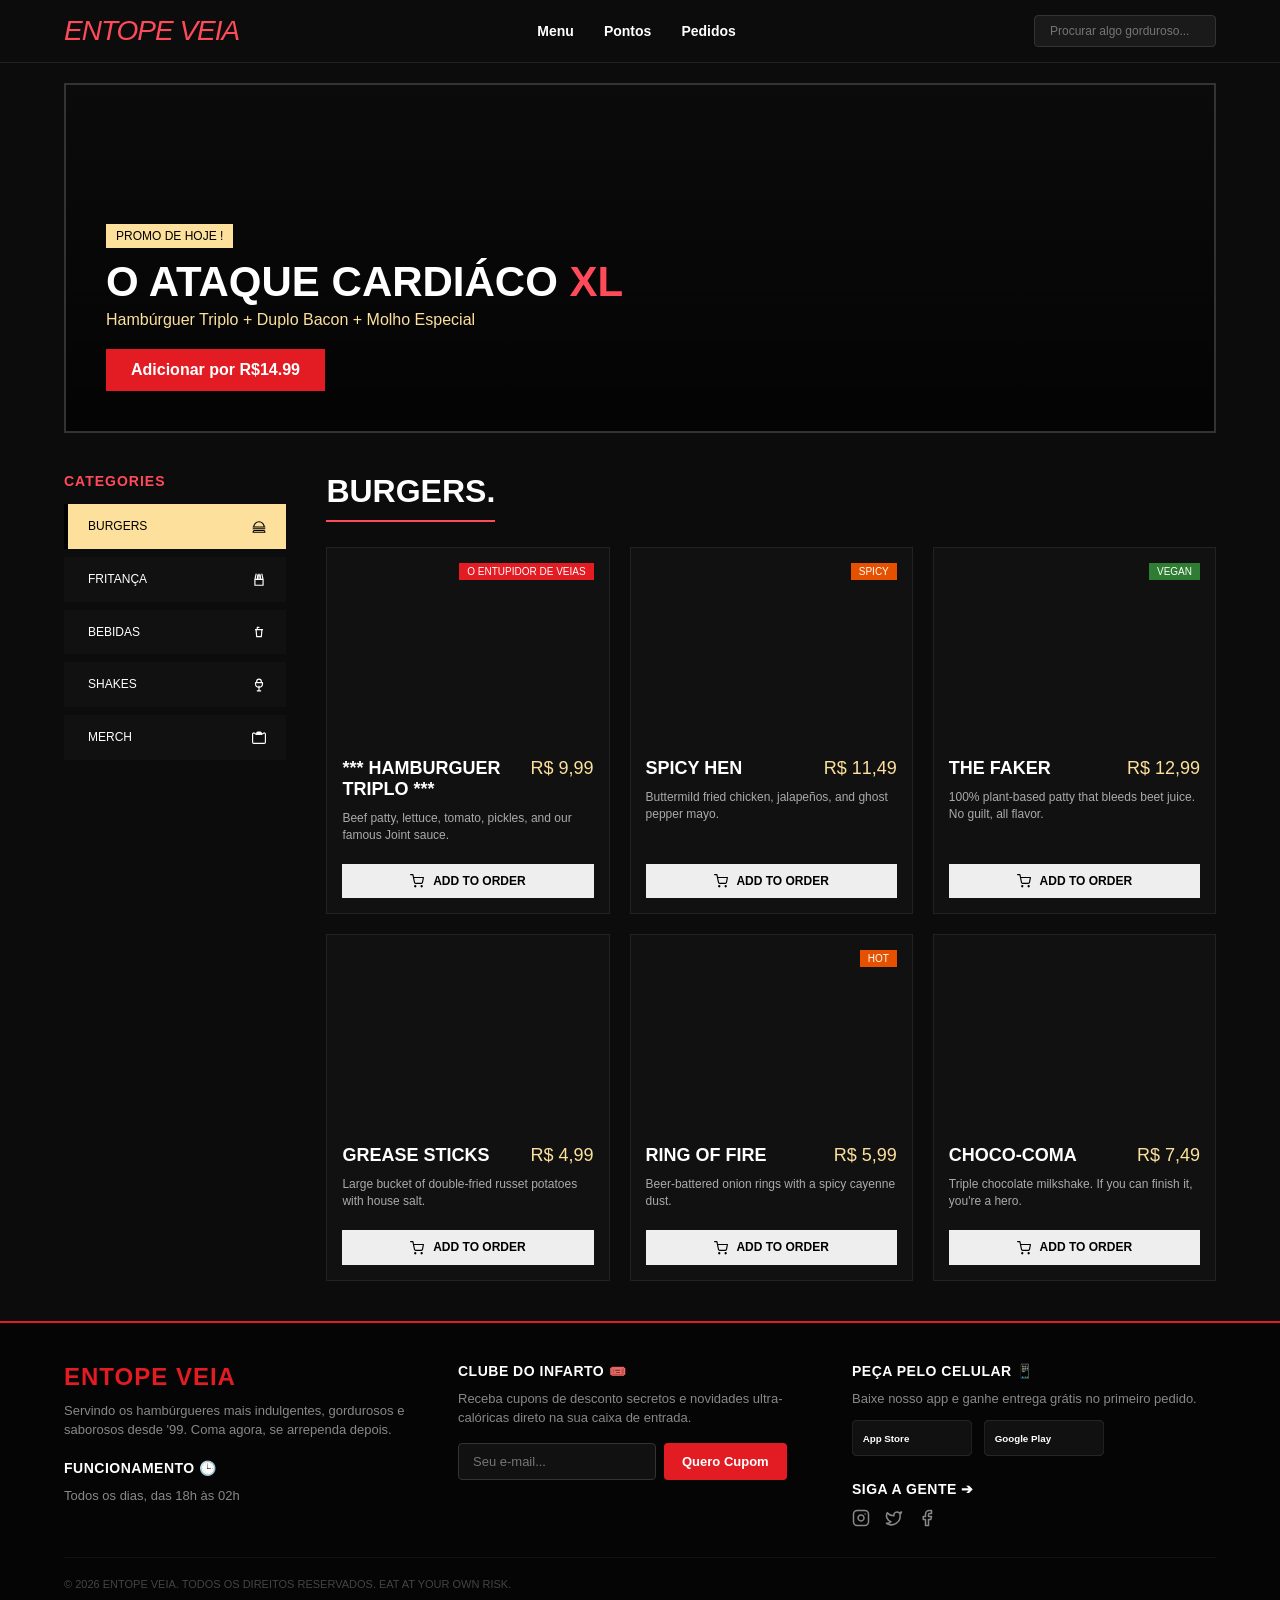
==== index.html @ 4bc7a2d8 "Feature: Personalizações Johnny" ====
<!DOCTYPE html>
<html lang="pt-BR">
<head>
    <meta charset="UTF-8">
    <meta name="viewport" content="width=device-width, initial-scale=1.0">
    <title>ENTOPE VEIA - Menu</title>
    <link rel="stylesheet" href="./css/menu.css">
</head>
<body>

    <header id="global-header"></header>

    <aside id="global-sidebar" data-active-page="menu"></aside>

    <section class="hero-banner">
        <div class="badge-steal">Promo de hoje !</div>
        <h1 class="hero-title">O Ataque Cardiáco <span>XL</span></h1>
        <p class="hero-subtitle">Hambúrguer Triplo + Duplo Bacon + Molho Especial</p>
        <button class="btn-add-hero">Adicionar por R$14.99</button>
    </section>

    <main class="main-container">
        
        <aside class="sidebar">
            <h3>Categories</h3>
            <ul>
                <li class="active">Burgers <span><svg width="14" height="14" viewBox="0 0 24 24" fill="none" stroke="currentColor" stroke-width="2" stroke-linecap="round" stroke-linejoin="round" style="vertical-align: middle;"><path d="M2 12h20M2 15h20M3 12a9 9 0 0 1 18 0M4 18h16a2 2 0 0 1 2 2v1H2v-1a2 2 0 0 1 2-2z"/></svg></span></li>
                <li>Fritança <span><svg width="14" height="14" viewBox="0 0 24 24" fill="none" stroke="currentColor" stroke-width="2" stroke-linecap="round" stroke-linejoin="round" style="vertical-align: middle;"><path d="M5 11h14v10H5zM5 11L7 2M9 11L10 3M12 11L12 2M15 11L14 3M19 11L17 2"/></svg></span></li>
                <li>Bebidas <span><svg width="14" height="14" viewBox="0 0 24 24" fill="none" stroke="currentColor" stroke-width="2" stroke-linecap="round" stroke-linejoin="round" style="vertical-align: middle;"><path d="M6 8h12M7 8l1 12h8l1-12M9 8V4M12 4h-3"/></svg></span></li>
                <li>Shakes <span><svg width="14" height="14" viewBox="0 0 24 24" fill="none" stroke="currentColor" stroke-width="2" stroke-linecap="round" stroke-linejoin="round" style="vertical-align: middle;"><path d="M12 2a4 4 0 0 0-4 4v2h8V6a4 4 0 0 0-4-4zM6 8h12v2a6 6 0 0 1-12 0V8zM12 14v8M9 22h6"/></svg></span></li>
                <li>Merch <span><svg width="14" height="14" viewBox="0 0 24 24" fill="none" stroke="currentColor" stroke-width="2" stroke-linecap="round" stroke-linejoin="round" style="vertical-align: middle;"><path d="M20.38 3.46L16 6V4a2 2 0 0 0-2-2H10a2 2 0 0 0-2 2v2L3.62 3.46A2 2 0 0 0 1 5.2v14a2 2 0 0 0 2 2h18a2 2 0 0 0 2-2V5.2a2 2 0 0 0-2.62-1.74zM10 4h4v2h-4V4z"/></svg></span></li>
            </ul>
        </aside>

        <section class="products-section">
            <h2 class="section-header">Burgers.</h2>
            
            <div class="products-grid">
                
                <div class="product-card">
                    <span class="product-tag">O Entupidor de Veias</span>
                    <div class="product-image" style="background-image: url('https://images.unsplash.com/photo-1568901346375-23c9450c58cd?auto=format&fit=crop&w=500&q=80');"></div>
                    <div class="product-info-row">
                        <h3 class="product-name">*** Hamburguer Triplo ***</h3>
                        <span class="product-price">R$ 9,99</span>
                    </div>
                    <p class="product-desc">Beef patty, lettuce, tomato, pickles, and our famous Joint sauce.</p>
                    <button class="btn-add-order"><svg width="14" height="14" viewBox="0 0 24 24" fill="none" stroke="currentColor" stroke-width="2" stroke-linecap="round" stroke-linejoin="round" style="vertical-align: middle; margin-right: 6px;"><circle cx="9" cy="21" r="1"/><circle cx="20" cy="21" r="1"/><path d="M1 1h4l2.68 13.39a2 2 0 0 0 2 1.61h9.72a2 2 0 0 0 2-1.61L23 6H6"/></svg> Add to Order</button>
                </div>

                <div class="product-card">
                    <span class="product-tag spicy">Spicy</span>
                    <div class="product-image" style="background-image: url('https://images.unsplash.com/photo-1625813506062-0aeb1d7a094b?auto=format&fit=crop&w=500&q=80');"></div>
                    <div class="product-info-row">
                        <h3 class="product-name">Spicy Hen</h3>
                        <span class="product-price">R$ 11,49</span>
                    </div>
                    <p class="product-desc">Buttermild fried chicken, jalapeños, and ghost pepper mayo.</p>
                    <button class="btn-add-order"><svg width="14" height="14" viewBox="0 0 24 24" fill="none" stroke="currentColor" stroke-width="2" stroke-linecap="round" stroke-linejoin="round" style="vertical-align: middle; margin-right: 6px;"><circle cx="9" cy="21" r="1"/><circle cx="20" cy="21" r="1"/><path d="M1 1h4l2.68 13.39a2 2 0 0 0 2 1.61h9.72a2 2 0 0 0 2-1.61L23 6H6"/></svg> Add to Order</button>
                </div>

                <div class="product-card">
                    <span class="product-tag vegan">Vegan</span>
                    <div class="product-image" style="background-image: url('https://images.unsplash.com/photo-1585238342024-78d387f4a707?auto=format&fit=crop&w=500&q=80');"></div>
                    <div class="product-info-row">
                        <h3 class="product-name">The Faker</h3>
                        <span class="product-price">R$ 12,99</span>
                    </div>
                    <p class="product-desc">100% plant-based patty that bleeds beet juice. No guilt, all flavor.</p>
                    <button class="btn-add-order"><svg width="14" height="14" viewBox="0 0 24 24" fill="none" stroke="currentColor" stroke-width="2" stroke-linecap="round" stroke-linejoin="round" style="vertical-align: middle; margin-right: 6px;"><circle cx="9" cy="21" r="1"/><circle cx="20" cy="21" r="1"/><path d="M1 1h4l2.68 13.39a2 2 0 0 0 2 1.61h9.72a2 2 0 0 0 2-1.61L23 6H6"/></svg> Add to Order</button>
                </div>

                <div class="product-card">
                    <div class="product-image" style="background-image: url('https://images.unsplash.com/photo-1573080496219-bb080dd4f877?auto=format&fit=crop&w=500&q=80');"></div>
                    <div class="product-info-row">
                        <h3 class="product-name">Grease Sticks</h3>
                        <span class="product-price">R$ 4,99</span>
                    </div>
                    <p class="product-desc">Large bucket of double-fried russet potatoes with house salt.</p>
                    <button class="btn-add-order"><svg width="14" height="14" viewBox="0 0 24 24" fill="none" stroke="currentColor" stroke-width="2" stroke-linecap="round" stroke-linejoin="round" style="vertical-align: middle; margin-right: 6px;"><circle cx="9" cy="21" r="1"/><circle cx="20" cy="21" r="1"/><path d="M1 1h4l2.68 13.39a2 2 0 0 0 2 1.61h9.72a2 2 0 0 0 2-1.61L23 6H6"/></svg> Add to Order</button>
                </div>

                <div class="product-card">
                    <span class="product-tag spicy">Hot</span>
                    <div class="product-image" style="background-image: url('https://images.unsplash.com/photo-1639024471283-2bc7b3c6a267?auto=format&fit=crop&w=500&q=80');"></div>
                    <div class="product-info-row">
                        <h3 class="product-name">Ring of Fire</h3>
                        <span class="product-price">R$ 5,99</span>
                    </div>
                    <p class="product-desc">Beer-battered onion rings with a spicy cayenne dust.</p>
                    <button class="btn-add-order"><svg width="14" height="14" viewBox="0 0 24 24" fill="none" stroke="currentColor" stroke-width="2" stroke-linecap="round" stroke-linejoin="round" style="vertical-align: middle; margin-right: 6px;"><circle cx="9" cy="21" r="1"/><circle cx="20" cy="21" r="1"/><path d="M1 1h4l2.68 13.39a2 2 0 0 0 2 1.61h9.72a2 2 0 0 0 2-1.61L23 6H6"/></svg> Add to Order</button>
                </div>

                <div class="product-card">
                    <div class="product-image" style="background-image: url('https://images.unsplash.com/photo-1572490122747-3968b75cc699?auto=format&fit=crop&w=500&q=80');"></div>
                    <div class="product-info-row">
                        <h3 class="product-name">Choco-Coma</h3>
                        <span class="product-price">R$ 7,49</span>
                    </div>
                    <p class="product-desc">Triple chocolate milkshake. If you can finish it, you're a hero.</p>
                    <button class="btn-add-order"><svg width="14" height="14" viewBox="0 0 24 24" fill="none" stroke="currentColor" stroke-width="2" stroke-linecap="round" stroke-linejoin="round" style="vertical-align: middle; margin-right: 6px;"><circle cx="9" cy="21" r="1"/><circle cx="20" cy="21" r="1"/><path d="M1 1h4l2.68 13.39a2 2 0 0 0 2 1.61h9.72a2 2 0 0 0 2-1.61L23 6H6"/></svg> Add to Order</button>
                </div>

            </div>
        </section>
    </main>

    <footer id="global-footer"></footer>
    <script src="./js/components.js"></script>
</body>
</html>
---- css/menu.css ----
/* --- Configurações Globais --- */
* {
    margin: 0;
    padding: 0;
    box-sizing: border-box;
    font-family: 'Arial Black', 'Impact', sans-serif;
}

body {
    background-color: #0c0c0c;
    color: #ffffff;
}

a {
    color: inherit;
    text-decoration: none;
}

/* --- Cabeçalho (Navbar) --- */
header {
    display: flex;
    justify-content: space-between;
    align-items: center;
    padding: 15px 5%;
    background-color: #0c0c0c;
    border-bottom: 1px solid #222;
}

.logo {
    font-size: 28px;
    font-style: italic;
    color: #ff4a5a;
    text-transform: uppercase;
    letter-spacing: -1px;
}

nav ul {
    display: flex;
    list-style: none;
    gap: 30px;
    font-family: 'Arial', sans-serif;
    font-weight: bold;
    font-size: 14px;
}

nav ul li a:hover {
    color: #fce09b;
}

.nav-right {
    display: flex;
    align-items: center;
    gap: 20px;
}

.search-bar {
    background: #1a1a1a;
    border: 1px solid #333;
    padding: 8px 15px;
    border-radius: 4px;
    color: #fff;
    font-family: 'Arial', sans-serif;
    font-size: 12px;
}

/* --- Banner Principal (Hero) --- */
.hero-banner {
    position: relative;
    margin: 20px 5%;
    height: 350px;
    background: linear-gradient(rgba(0,0,0,0.1), rgba(0,0,0,0.7)), url('https://images.unsplash.com/photo-1568901346375-23c9450c58cd?auto=format&fit=crop&w=1200&q=80') center/cover;
    border: 2px solid #333;
    display: flex;
    flex-direction: column;
    justify-content: flex-end;
    padding: 40px;
}

.badge-steal {
    background-color: #fce09b;
    color: #000;
    padding: 5px 10px;
    font-size: 12px;
    width: fit-content;
    margin-bottom: 10px;
    text-transform: uppercase;
}

.hero-title {
    font-size: 42px;
    text-transform: uppercase;
    margin-bottom: 5px;
}

.hero-title span {
    color: #ff4a5a;
}

.hero-subtitle {
    font-family: 'Arial', sans-serif;
    color: #fce09b;
    font-size: 16px;
    margin-bottom: 20px;
}

.btn-add-hero {
    background-color: #e31b23;
    color: white;
    border: none;
    padding: 12px 25px;
    font-size: 16px;
    font-weight: bold;
    cursor: pointer;
    width: fit-content;
    transition: 0.2s;
}

.btn-add-hero:hover {
    background-color: #b31218;
}

/* --- Conteúdo Principal (Grid) --- */
.main-container {
    display: flex;
    margin: 40px 5%;
    gap: 40px;
}

/* Sidebar Lateral */
.sidebar {
    width: 20%;
}

.sidebar h3 {
    color: #ff4a5a;
    font-size: 14px;
    text-transform: uppercase;
    margin-bottom: 15px;
    letter-spacing: 1px;
}

.sidebar ul {
    list-style: none;
}

.sidebar ul li {
    padding: 15px 20px;
    margin-bottom: 8px;
    background-color: #111;
    font-size: 12px;
    text-transform: uppercase;
    cursor: pointer;
    border-left: 4px solid transparent;
    display: flex;
    justify-content: space-between;
}

.sidebar ul li.active {
    background-color: #fce09b;
    color: #000;
    border-left: 4px solid #000;
}

/* Seção de Produtos */
.products-section {
    width: 80%;
}

.section-header {
    font-size: 32px;
    text-transform: uppercase;
    margin-bottom: 25px;
    border-bottom: 2px solid #ff4a5a;
    padding-bottom: 10px;
    display: inline-block;
}

.products-grid {
    display: grid;
    grid-template-columns: repeat(3, 1fr);
    gap: 20px;
}

/* Card do Produto */
.product-card {
    background-color: #111;
    border: 1px solid #222;
    padding: 15px;
    display: flex;
    flex-direction: column;
    position: relative;
}

.product-tag {
    position: absolute;
    top: 15px;
    right: 15px;
    background-color: #e31b23;
    color: white;
    font-size: 10px;
    padding: 3px 8px;
    text-transform: uppercase;
}

.product-tag.vegan { background-color: #2e7d32; }
.product-tag.spicy { background-color: #e65100; }

.product-image {
    width: 100%;
    height: 180px;
    background-size: cover;
    background-position: center;
    margin-bottom: 15px;
}

.product-info-row {
    display: flex;
    justify-content: space-between;
    align-items: flex-start;
    margin-bottom: 10px;
}

.product-name {
    font-size: 18px;
    text-transform: uppercase;
    max-width: 70%;
}

.product-price {
    color: #fce09b;
    font-size: 18px;
}

.product-desc {
    font-family: 'Arial', sans-serif;
    font-size: 12px;
    color: #aaa;
    line-height: 1.4;
    margin-bottom: 20px;
    flex-grow: 1;
}

.btn-add-order {
    background-color: #eee;
    color: #000;
    border: none;
    padding: 10px;
    font-size: 12px;
    font-weight: bold;
    text-transform: uppercase;
    cursor: pointer;
    width: 100%;
    transition: 0.2s;
}

.btn-add-order:hover {
    background-color: #ff4a5a;
    color: white;
}

/* --- Rodapé (Footer) --- */
footer {
    background-color: #050505;
    border-top: 2px solid #e31b23;
    padding: 40px 5%;
    margin-top: 6px;
}

.footer-content {
    display: flex;
    justify-content: space-between;
    align-items: flex-start;
    flex-wrap: wrap;
    gap: 30px;
    margin-bottom: 30px;
}

.footer-left, .footer-newsletter, .footer-right-col {
    flex: 1 1 250px;
}

.footer-left p, .footer-newsletter p, .footer-right-col p {
    font-family: 'Arial', sans-serif;
    font-size: 13px;
    color: #888;
    margin-top: 10px;
    line-height: 1.5;
}

.footer-hours {
    margin-top: 20px;
}

.footer-hours h4, .footer-newsletter h4, .footer-right-col h4 {
    font-size: 14px;
    color: #fff;
    text-transform: uppercase;
    margin-bottom: 10px;
    letter-spacing: 0.5px;
}

.newsletter-form {
    display: flex;
    gap: 8px;
    margin-top: 15px;
    width: 100%;
    max-width: 320px;
}

.newsletter-form input {
    background-color: #111;
    border: 1px solid #333;
    color: #fff;
    padding: 10px 14px;
    border-radius: 4px;
    font-size: 13px;
    flex-grow: 1;
    outline: none;
    transition: border-color 0.2s;
}

.newsletter-form input:focus {
    border-color: #e31b23;
}

.newsletter-form button {
    background-color: #e31b23;
    color: #fff;
    border: none;
    padding: 10px 18px;
    border-radius: 4px;
    font-size: 13px;
    font-weight: bold;
    cursor: pointer;
    white-space: nowrap;
    transition: background-color 0.2s;
}

.newsletter-form button:hover {
    background-color: #ff4a5a;
}

.app-badges-row {
    display: flex;
    gap: 12px;
    margin-top: 12px;
    flex-wrap: wrap;
}

.app-badge {
    transition: transform 0.2s;
}

.app-badge:hover {
    transform: scale(1.05);
}

.footer-socials {
    margin-top: 25px;
}

.social-icons-row {
    display: flex;
    gap: 15px;
    margin-top: 12px;
}

.social-icon {
    color: #888;
    transition: color 0.2s, transform 0.2s;
}

.social-icon:hover {
    color: #fff;
    transform: translateY(-2px);
}

@media (max-width: 768px) {
    .footer-content {
        flex-direction: column;
        align-items: center;
        text-align: center;
    }
    .newsletter-form {
        margin: 15px auto 0 auto;
    }
    .app-badges-row, .social-icons-row {
        justify-content: center;
    }
}

.copyright {
    font-family: 'Arial', sans-serif;
    font-size: 11px;
    color: #444;
    border-top: 1px solid #111;
    padding-top: 20px;
}

/* Responsividade básica */
@media (max-width: 900px) {
    .main-container { flex-direction: column; }
    .sidebar { width: 100%; }
    .products-section { width: 100%; }
    .products-grid { grid-template-columns: repeat(2, 1fr); }
}
@media (max-width: 600px) {
    .products-grid { grid-template-columns: 1fr; }
    .hero-title { font-size: 28px; }
    header { flex-direction: column; gap: 10px; }
}

/* Ocultar a barra de navegação global em desktops na página inicial */
@media (min-width: 769px) {
    #global-sidebar {
        display: none !important;
    }
}
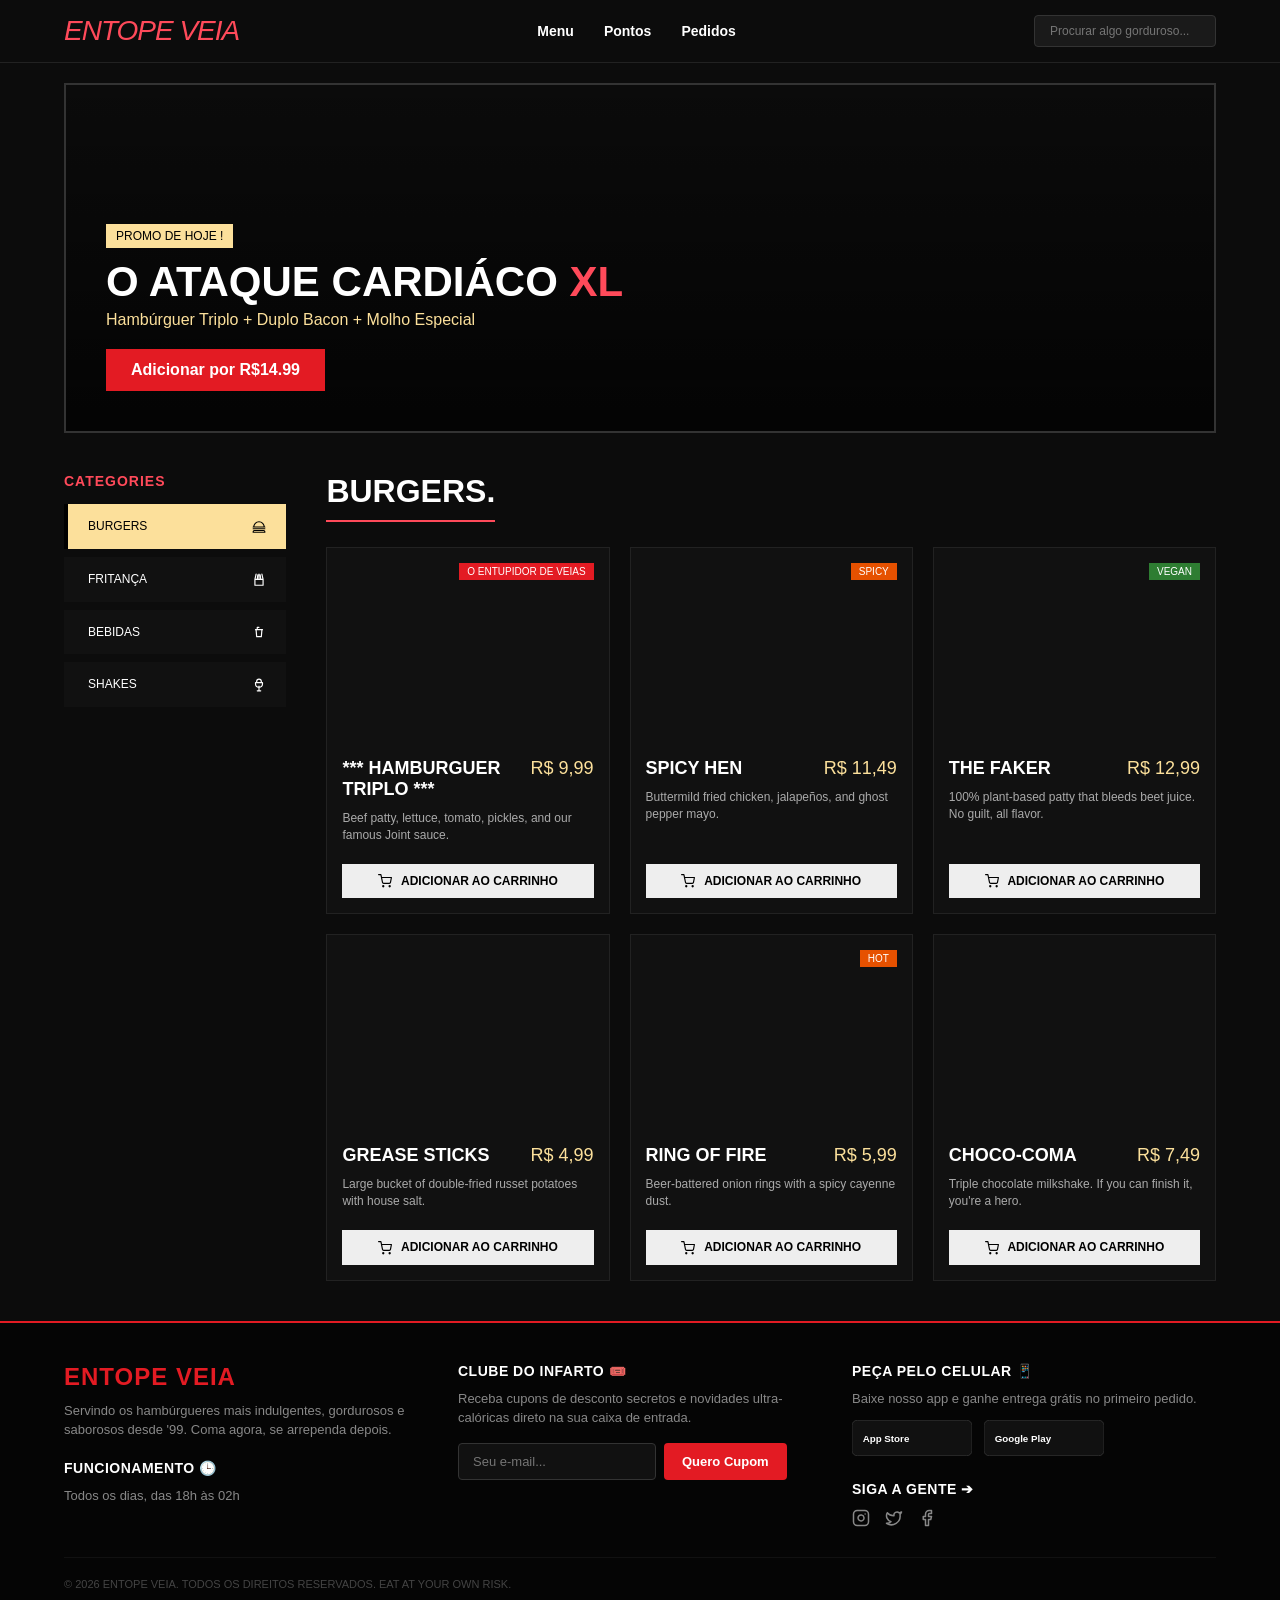
==== commit adb650ca: "Feat: Alterações realizadas em aula" ====
--- a/index.html
+++ b/index.html
@@ -4,7 +4,7 @@
     <meta charset="UTF-8">
     <meta name="viewport" content="width=device-width, initial-scale=1.0">
     <title>ENTOPE VEIA - Menu</title>
-    <link rel="stylesheet" href="./css/menu.css">
+    <link rel="stylesheet" href="resources/css/menu.css">
 </head>
 <body>
 
@@ -28,7 +28,6 @@
                 <li>Fritança <span><svg width="14" height="14" viewBox="0 0 24 24" fill="none" stroke="currentColor" stroke-width="2" stroke-linecap="round" stroke-linejoin="round" style="vertical-align: middle;"><path d="M5 11h14v10H5zM5 11L7 2M9 11L10 3M12 11L12 2M15 11L14 3M19 11L17 2"/></svg></span></li>
                 <li>Bebidas <span><svg width="14" height="14" viewBox="0 0 24 24" fill="none" stroke="currentColor" stroke-width="2" stroke-linecap="round" stroke-linejoin="round" style="vertical-align: middle;"><path d="M6 8h12M7 8l1 12h8l1-12M9 8V4M12 4h-3"/></svg></span></li>
                 <li>Shakes <span><svg width="14" height="14" viewBox="0 0 24 24" fill="none" stroke="currentColor" stroke-width="2" stroke-linecap="round" stroke-linejoin="round" style="vertical-align: middle;"><path d="M12 2a4 4 0 0 0-4 4v2h8V6a4 4 0 0 0-4-4zM6 8h12v2a6 6 0 0 1-12 0V8zM12 14v8M9 22h6"/></svg></span></li>
-                <li>Merch <span><svg width="14" height="14" viewBox="0 0 24 24" fill="none" stroke="currentColor" stroke-width="2" stroke-linecap="round" stroke-linejoin="round" style="vertical-align: middle;"><path d="M20.38 3.46L16 6V4a2 2 0 0 0-2-2H10a2 2 0 0 0-2 2v2L3.62 3.46A2 2 0 0 0 1 5.2v14a2 2 0 0 0 2 2h18a2 2 0 0 0 2-2V5.2a2 2 0 0 0-2.62-1.74zM10 4h4v2h-4V4z"/></svg></span></li>
             </ul>
         </aside>
 
@@ -45,7 +44,7 @@
                         <span class="product-price">R$ 9,99</span>
                     </div>
                     <p class="product-desc">Beef patty, lettuce, tomato, pickles, and our famous Joint sauce.</p>
-                    <button class="btn-add-order"><svg width="14" height="14" viewBox="0 0 24 24" fill="none" stroke="currentColor" stroke-width="2" stroke-linecap="round" stroke-linejoin="round" style="vertical-align: middle; margin-right: 6px;"><circle cx="9" cy="21" r="1"/><circle cx="20" cy="21" r="1"/><path d="M1 1h4l2.68 13.39a2 2 0 0 0 2 1.61h9.72a2 2 0 0 0 2-1.61L23 6H6"/></svg> Add to Order</button>
+                    <button class="btn-add-order"><svg width="14" height="14" viewBox="0 0 24 24" fill="none" stroke="currentColor" stroke-width="2" stroke-linecap="round" stroke-linejoin="round" style="vertical-align: middle; margin-right: 6px;"><circle cx="9" cy="21" r="1"/><circle cx="20" cy="21" r="1"/><path d="M1 1h4l2.68 13.39a2 2 0 0 0 2 1.61h9.72a2 2 0 0 0 2-1.61L23 6H6"/></svg> Adicionar ao carrinho</button>
                 </div>
 
                 <div class="product-card">
@@ -56,7 +55,7 @@
                         <span class="product-price">R$ 11,49</span>
                     </div>
                     <p class="product-desc">Buttermild fried chicken, jalapeños, and ghost pepper mayo.</p>
-                    <button class="btn-add-order"><svg width="14" height="14" viewBox="0 0 24 24" fill="none" stroke="currentColor" stroke-width="2" stroke-linecap="round" stroke-linejoin="round" style="vertical-align: middle; margin-right: 6px;"><circle cx="9" cy="21" r="1"/><circle cx="20" cy="21" r="1"/><path d="M1 1h4l2.68 13.39a2 2 0 0 0 2 1.61h9.72a2 2 0 0 0 2-1.61L23 6H6"/></svg> Add to Order</button>
+                    <button class="btn-add-order"><svg width="14" height="14" viewBox="0 0 24 24" fill="none" stroke="currentColor" stroke-width="2" stroke-linecap="round" stroke-linejoin="round" style="vertical-align: middle; margin-right: 6px;"><circle cx="9" cy="21" r="1"/><circle cx="20" cy="21" r="1"/><path d="M1 1h4l2.68 13.39a2 2 0 0 0 2 1.61h9.72a2 2 0 0 0 2-1.61L23 6H6"/></svg> Adicionar ao carrinho</button>
                 </div>
 
                 <div class="product-card">
@@ -67,7 +66,7 @@
                         <span class="product-price">R$ 12,99</span>
                     </div>
                     <p class="product-desc">100% plant-based patty that bleeds beet juice. No guilt, all flavor.</p>
-                    <button class="btn-add-order"><svg width="14" height="14" viewBox="0 0 24 24" fill="none" stroke="currentColor" stroke-width="2" stroke-linecap="round" stroke-linejoin="round" style="vertical-align: middle; margin-right: 6px;"><circle cx="9" cy="21" r="1"/><circle cx="20" cy="21" r="1"/><path d="M1 1h4l2.68 13.39a2 2 0 0 0 2 1.61h9.72a2 2 0 0 0 2-1.61L23 6H6"/></svg> Add to Order</button>
+                    <button class="btn-add-order"><svg width="14" height="14" viewBox="0 0 24 24" fill="none" stroke="currentColor" stroke-width="2" stroke-linecap="round" stroke-linejoin="round" style="vertical-align: middle; margin-right: 6px;"><circle cx="9" cy="21" r="1"/><circle cx="20" cy="21" r="1"/><path d="M1 1h4l2.68 13.39a2 2 0 0 0 2 1.61h9.72a2 2 0 0 0 2-1.61L23 6H6"/></svg> Adicionar ao carrinho</button>
                 </div>
 
                 <div class="product-card">
@@ -77,7 +76,7 @@
                         <span class="product-price">R$ 4,99</span>
                     </div>
                     <p class="product-desc">Large bucket of double-fried russet potatoes with house salt.</p>
-                    <button class="btn-add-order"><svg width="14" height="14" viewBox="0 0 24 24" fill="none" stroke="currentColor" stroke-width="2" stroke-linecap="round" stroke-linejoin="round" style="vertical-align: middle; margin-right: 6px;"><circle cx="9" cy="21" r="1"/><circle cx="20" cy="21" r="1"/><path d="M1 1h4l2.68 13.39a2 2 0 0 0 2 1.61h9.72a2 2 0 0 0 2-1.61L23 6H6"/></svg> Add to Order</button>
+                    <button class="btn-add-order"><svg width="14" height="14" viewBox="0 0 24 24" fill="none" stroke="currentColor" stroke-width="2" stroke-linecap="round" stroke-linejoin="round" style="vertical-align: middle; margin-right: 6px;"><circle cx="9" cy="21" r="1"/><circle cx="20" cy="21" r="1"/><path d="M1 1h4l2.68 13.39a2 2 0 0 0 2 1.61h9.72a2 2 0 0 0 2-1.61L23 6H6"/></svg> Adicionar ao carrinho</button>
                 </div>
 
                 <div class="product-card">
@@ -88,7 +87,7 @@
                         <span class="product-price">R$ 5,99</span>
                     </div>
                     <p class="product-desc">Beer-battered onion rings with a spicy cayenne dust.</p>
-                    <button class="btn-add-order"><svg width="14" height="14" viewBox="0 0 24 24" fill="none" stroke="currentColor" stroke-width="2" stroke-linecap="round" stroke-linejoin="round" style="vertical-align: middle; margin-right: 6px;"><circle cx="9" cy="21" r="1"/><circle cx="20" cy="21" r="1"/><path d="M1 1h4l2.68 13.39a2 2 0 0 0 2 1.61h9.72a2 2 0 0 0 2-1.61L23 6H6"/></svg> Add to Order</button>
+                    <button class="btn-add-order"><svg width="14" height="14" viewBox="0 0 24 24" fill="none" stroke="currentColor" stroke-width="2" stroke-linecap="round" stroke-linejoin="round" style="vertical-align: middle; margin-right: 6px;"><circle cx="9" cy="21" r="1"/><circle cx="20" cy="21" r="1"/><path d="M1 1h4l2.68 13.39a2 2 0 0 0 2 1.61h9.72a2 2 0 0 0 2-1.61L23 6H6"/></svg> Adicionar ao carrinho</button>
                 </div>
 
                 <div class="product-card">
@@ -98,7 +97,7 @@
                         <span class="product-price">R$ 7,49</span>
                     </div>
                     <p class="product-desc">Triple chocolate milkshake. If you can finish it, you're a hero.</p>
-                    <button class="btn-add-order"><svg width="14" height="14" viewBox="0 0 24 24" fill="none" stroke="currentColor" stroke-width="2" stroke-linecap="round" stroke-linejoin="round" style="vertical-align: middle; margin-right: 6px;"><circle cx="9" cy="21" r="1"/><circle cx="20" cy="21" r="1"/><path d="M1 1h4l2.68 13.39a2 2 0 0 0 2 1.61h9.72a2 2 0 0 0 2-1.61L23 6H6"/></svg> Add to Order</button>
+                    <button class="btn-add-order"><svg width="14" height="14" viewBox="0 0 24 24" fill="none" stroke="currentColor" stroke-width="2" stroke-linecap="round" stroke-linejoin="round" style="vertical-align: middle; margin-right: 6px;"><circle cx="9" cy="21" r="1"/><circle cx="20" cy="21" r="1"/><path d="M1 1h4l2.68 13.39a2 2 0 0 0 2 1.61h9.72a2 2 0 0 0 2-1.61L23 6H6"/></svg> Adicionar ao carrinho</button>
                 </div>
 
             </div>
@@ -106,6 +105,6 @@
     </main>
 
     <footer id="global-footer"></footer>
-    <script src="./js/components.js"></script>
+    <script src="resources/js/components.js"></script>
 </body>
 </html>
--- a/resources/css/menu.css
+++ b/resources/css/menu.css
@@ -0,0 +1,418 @@
+/* --- Configurações Globais --- */
+* {
+    margin: 0;
+    padding: 0;
+    box-sizing: border-box;
+    font-family: 'Arial Black', 'Impact', sans-serif;
+}
+
+body {
+    background-color: #0c0c0c;
+    color: #ffffff;
+}
+
+a {
+    color: inherit;
+    text-decoration: none;
+}
+
+/* --- Cabeçalho (Navbar) --- */
+header {
+    display: flex;
+    justify-content: space-between;
+    align-items: center;
+    padding: 15px 5%;
+    background-color: #0c0c0c;
+    border-bottom: 1px solid #222;
+}
+
+.logo {
+    font-size: 28px;
+    font-style: italic;
+    color: #ff4a5a;
+    text-transform: uppercase;
+    letter-spacing: -1px;
+}
+
+nav ul {
+    display: flex;
+    list-style: none;
+    gap: 30px;
+    font-family: 'Arial', sans-serif;
+    font-weight: bold;
+    font-size: 14px;
+}
+
+nav ul li a:hover {
+    color: #fce09b;
+}
+
+.nav-right {
+    display: flex;
+    align-items: center;
+    gap: 20px;
+}
+
+.search-bar {
+    background: #1a1a1a;
+    border: 1px solid #333;
+    padding: 8px 15px;
+    border-radius: 4px;
+    color: #fff;
+    font-family: 'Arial', sans-serif;
+    font-size: 12px;
+}
+
+/* --- Banner Principal (Hero) --- */
+.hero-banner {
+    position: relative;
+    margin: 20px 5%;
+    height: 350px;
+    background: linear-gradient(rgba(0,0,0,0.1), rgba(0,0,0,0.7)), url('https://images.unsplash.com/photo-1568901346375-23c9450c58cd?auto=format&fit=crop&w=1200&q=80') center/cover;
+    border: 2px solid #333;
+    display: flex;
+    flex-direction: column;
+    justify-content: flex-end;
+    padding: 40px;
+}
+
+.badge-steal {
+    background-color: #fce09b;
+    color: #000;
+    padding: 5px 10px;
+    font-size: 12px;
+    width: fit-content;
+    margin-bottom: 10px;
+    text-transform: uppercase;
+}
+
+.hero-title {
+    font-size: 42px;
+    text-transform: uppercase;
+    margin-bottom: 5px;
+}
+
+.hero-title span {
+    color: #ff4a5a;
+}
+
+.hero-subtitle {
+    font-family: 'Arial', sans-serif;
+    color: #fce09b;
+    font-size: 16px;
+    margin-bottom: 20px;
+}
+
+.btn-add-hero {
+    background-color: #e31b23;
+    color: white;
+    border: none;
+    padding: 12px 25px;
+    font-size: 16px;
+    font-weight: bold;
+    cursor: pointer;
+    width: fit-content;
+    transition: 0.2s;
+}
+
+.btn-add-hero:hover {
+    background-color: #b31218;
+}
+
+/* --- Conteúdo Principal (Grid) --- */
+.main-container {
+    display: flex;
+    margin: 40px 5%;
+    gap: 40px;
+}
+
+/* Sidebar Lateral */
+.sidebar {
+    width: 20%;
+}
+
+.sidebar h3 {
+    color: #ff4a5a;
+    font-size: 14px;
+    text-transform: uppercase;
+    margin-bottom: 15px;
+    letter-spacing: 1px;
+}
+
+.sidebar ul {
+    list-style: none;
+}
+
+.sidebar ul li {
+    padding: 15px 20px;
+    margin-bottom: 8px;
+    background-color: #111;
+    font-size: 12px;
+    text-transform: uppercase;
+    cursor: pointer;
+    border-left: 4px solid transparent;
+    display: flex;
+    justify-content: space-between;
+}
+
+.sidebar ul li.active {
+    background-color: #fce09b;
+    color: #000;
+    border-left: 4px solid #000;
+}
+
+/* Seção de Produtos */
+.products-section {
+    width: 80%;
+}
+
+.section-header {
+    font-size: 32px;
+    text-transform: uppercase;
+    margin-bottom: 25px;
+    border-bottom: 2px solid #ff4a5a;
+    padding-bottom: 10px;
+    display: inline-block;
+}
+
+.products-grid {
+    display: grid;
+    grid-template-columns: repeat(3, 1fr);
+    gap: 20px;
+}
+
+/* Card do Produto */
+.product-card {
+    background-color: #111;
+    border: 1px solid #222;
+    padding: 15px;
+    display: flex;
+    flex-direction: column;
+    position: relative;
+}
+
+.product-tag {
+    position: absolute;
+    top: 15px;
+    right: 15px;
+    background-color: #e31b23;
+    color: white;
+    font-size: 10px;
+    padding: 3px 8px;
+    text-transform: uppercase;
+}
+
+.product-tag.vegan { background-color: #2e7d32; }
+.product-tag.spicy { background-color: #e65100; }
+
+.product-image {
+    width: 100%;
+    height: 180px;
+    background-size: cover;
+    background-position: center;
+    margin-bottom: 15px;
+}
+
+.product-info-row {
+    display: flex;
+    justify-content: space-between;
+    align-items: flex-start;
+    margin-bottom: 10px;
+}
+
+.product-name {
+    font-size: 18px;
+    text-transform: uppercase;
+    max-width: 70%;
+}
+
+.product-price {
+    color: #fce09b;
+    font-size: 18px;
+}
+
+.product-desc {
+    font-family: 'Arial', sans-serif;
+    font-size: 12px;
+    color: #aaa;
+    line-height: 1.4;
+    margin-bottom: 20px;
+    flex-grow: 1;
+}
+
+.btn-add-order {
+    background-color: #eee;
+    color: #000;
+    border: none;
+    padding: 10px;
+    font-size: 12px;
+    font-weight: bold;
+    text-transform: uppercase;
+    cursor: pointer;
+    width: 100%;
+    transition: 0.2s;
+}
+
+.btn-add-order:hover {
+    background-color: #ff4a5a;
+    color: white;
+}
+
+/* --- Rodapé (Footer) --- */
+footer {
+    background-color: #050505;
+    border-top: 2px solid #e31b23;
+    padding: 40px 5%;
+    margin-top: 6px;
+}
+
+.footer-content {
+    display: flex;
+    justify-content: space-between;
+    align-items: flex-start;
+    flex-wrap: wrap;
+    gap: 30px;
+    margin-bottom: 30px;
+}
+
+.footer-left, .footer-newsletter, .footer-right-col {
+    flex: 1 1 250px;
+}
+
+.footer-left p, .footer-newsletter p, .footer-right-col p {
+    font-family: 'Arial', sans-serif;
+    font-size: 13px;
+    color: #888;
+    margin-top: 10px;
+    line-height: 1.5;
+}
+
+.footer-hours {
+    margin-top: 20px;
+}
+
+.footer-hours h4, .footer-newsletter h4, .footer-right-col h4 {
+    font-size: 14px;
+    color: #fff;
+    text-transform: uppercase;
+    margin-bottom: 10px;
+    letter-spacing: 0.5px;
+}
+
+.newsletter-form {
+    display: flex;
+    gap: 8px;
+    margin-top: 15px;
+    width: 100%;
+    max-width: 320px;
+}
+
+.newsletter-form input {
+    background-color: #111;
+    border: 1px solid #333;
+    color: #fff;
+    padding: 10px 14px;
+    border-radius: 4px;
+    font-size: 13px;
+    flex-grow: 1;
+    outline: none;
+    transition: border-color 0.2s;
+}
+
+.newsletter-form input:focus {
+    border-color: #e31b23;
+}
+
+.newsletter-form button {
+    background-color: #e31b23;
+    color: #fff;
+    border: none;
+    padding: 10px 18px;
+    border-radius: 4px;
+    font-size: 13px;
+    font-weight: bold;
+    cursor: pointer;
+    white-space: nowrap;
+    transition: background-color 0.2s;
+}
+
+.newsletter-form button:hover {
+    background-color: #ff4a5a;
+}
+
+.app-badges-row {
+    display: flex;
+    gap: 12px;
+    margin-top: 12px;
+    flex-wrap: wrap;
+}
+
+.app-badge {
+    transition: transform 0.2s;
+}
+
+.app-badge:hover {
+    transform: scale(1.05);
+}
+
+.footer-socials {
+    margin-top: 25px;
+}
+
+.social-icons-row {
+    display: flex;
+    gap: 15px;
+    margin-top: 12px;
+}
+
+.social-icon {
+    color: #888;
+    transition: color 0.2s, transform 0.2s;
+}
+
+.social-icon:hover {
+    color: #fff;
+    transform: translateY(-2px);
+}
+
+@media (max-width: 768px) {
+    .footer-content {
+        flex-direction: column;
+        align-items: center;
+        text-align: center;
+    }
+    .newsletter-form {
+        margin: 15px auto 0 auto;
+    }
+    .app-badges-row, .social-icons-row {
+        justify-content: center;
+    }
+}
+
+.copyright {
+    font-family: 'Arial', sans-serif;
+    font-size: 11px;
+    color: #444;
+    border-top: 1px solid #111;
+    padding-top: 20px;
+}
+
+/* Responsividade básica */
+@media (max-width: 900px) {
+    .main-container { flex-direction: column; }
+    .sidebar { width: 100%; }
+    .products-section { width: 100%; }
+    .products-grid { grid-template-columns: repeat(2, 1fr); }
+}
+@media (max-width: 600px) {
+    .products-grid { grid-template-columns: 1fr; }
+    .hero-title { font-size: 28px; }
+    header { flex-direction: column; gap: 10px; }
+}
+
+/* Ocultar a barra de navegação global em desktops na página inicial */
+@media (min-width: 769px) {
+    #global-sidebar {
+        display: none !important;
+    }
+}
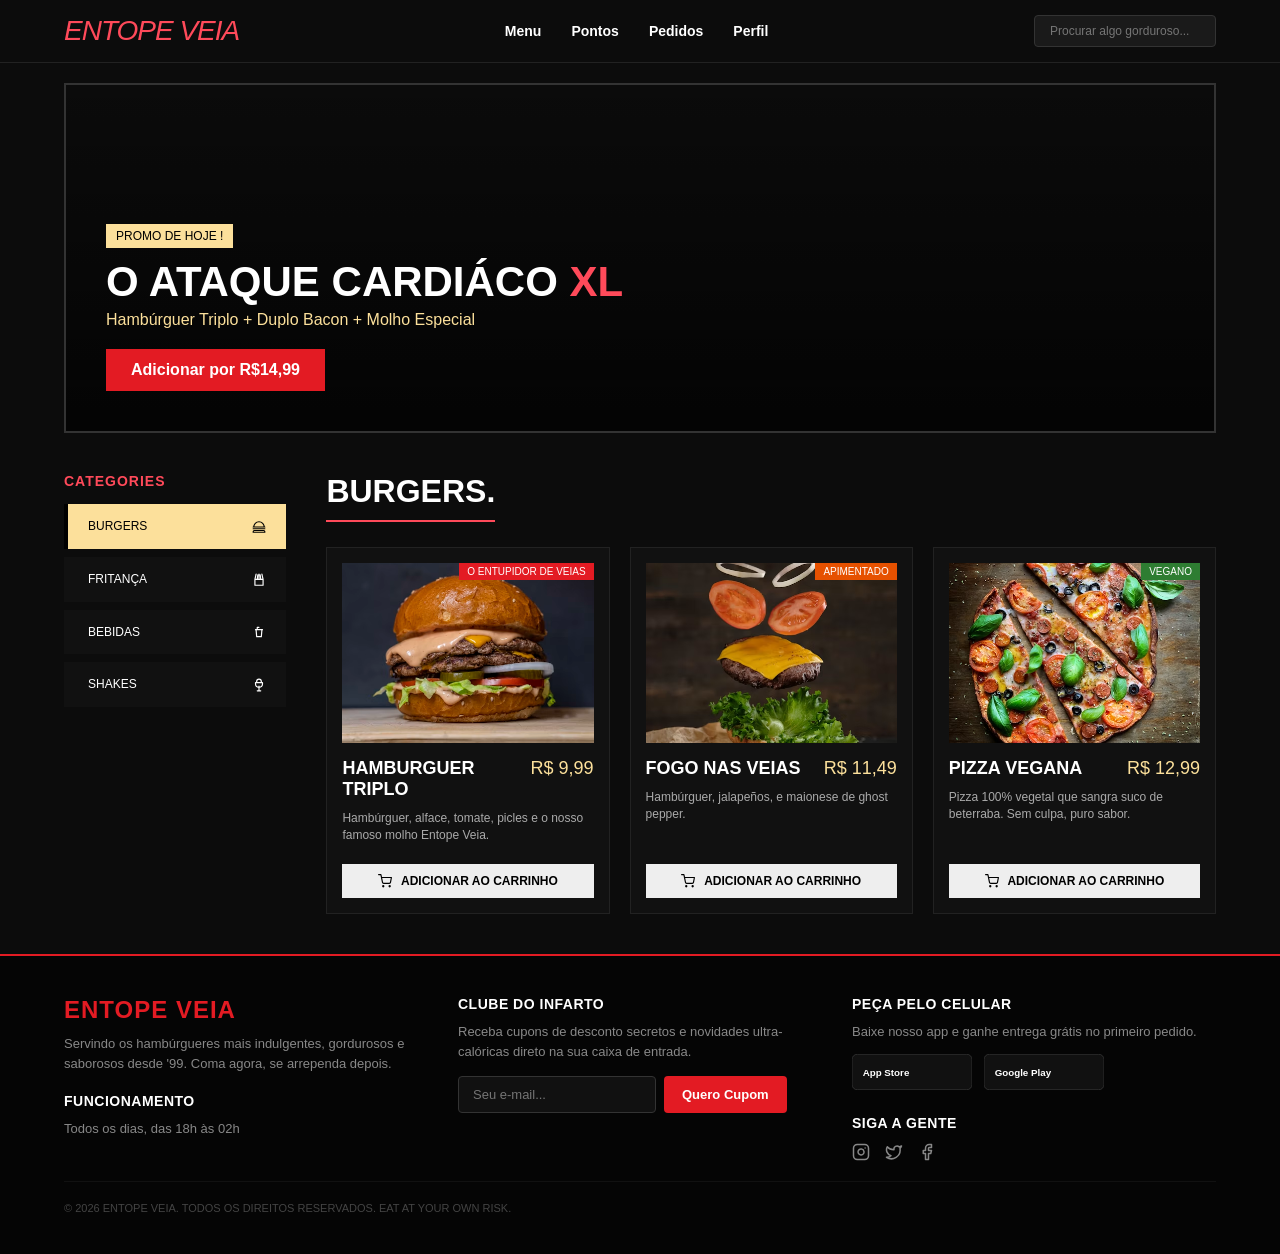
==== commit aa92a464: "Alterações Finais" ====
--- a/index.html
+++ b/index.html
@@ -16,7 +16,7 @@
         <div class="badge-steal">Promo de hoje !</div>
         <h1 class="hero-title">O Ataque Cardiáco <span>XL</span></h1>
         <p class="hero-subtitle">Hambúrguer Triplo + Duplo Bacon + Molho Especial</p>
-        <button class="btn-add-hero">Adicionar por R$14.99</button>
+        <button class="btn-add-hero">Adicionar por R$14,99</button>
     </section>
 
     <main class="main-container">
@@ -24,79 +24,89 @@
         <aside class="sidebar">
             <h3>Categories</h3>
             <ul>
-                <li class="active">Burgers <span><svg width="14" height="14" viewBox="0 0 24 24" fill="none" stroke="currentColor" stroke-width="2" stroke-linecap="round" stroke-linejoin="round" style="vertical-align: middle;"><path d="M2 12h20M2 15h20M3 12a9 9 0 0 1 18 0M4 18h16a2 2 0 0 1 2 2v1H2v-1a2 2 0 0 1 2-2z"/></svg></span></li>
-                <li>Fritança <span><svg width="14" height="14" viewBox="0 0 24 24" fill="none" stroke="currentColor" stroke-width="2" stroke-linecap="round" stroke-linejoin="round" style="vertical-align: middle;"><path d="M5 11h14v10H5zM5 11L7 2M9 11L10 3M12 11L12 2M15 11L14 3M19 11L17 2"/></svg></span></li>
-                <li>Bebidas <span><svg width="14" height="14" viewBox="0 0 24 24" fill="none" stroke="currentColor" stroke-width="2" stroke-linecap="round" stroke-linejoin="round" style="vertical-align: middle;"><path d="M6 8h12M7 8l1 12h8l1-12M9 8V4M12 4h-3"/></svg></span></li>
-                <li>Shakes <span><svg width="14" height="14" viewBox="0 0 24 24" fill="none" stroke="currentColor" stroke-width="2" stroke-linecap="round" stroke-linejoin="round" style="vertical-align: middle;"><path d="M12 2a4 4 0 0 0-4 4v2h8V6a4 4 0 0 0-4-4zM6 8h12v2a6 6 0 0 1-12 0V8zM12 14v8M9 22h6"/></svg></span></li>
+                <li class="active" data-category="burgers">Burgers <span><svg width="14" height="14" viewBox="0 0 24 24" fill="none" stroke="currentColor" stroke-width="2" stroke-linecap="round" stroke-linejoin="round" style="vertical-align: middle;"><path d="M2 12h20M2 15h20M3 12a9 9 0 0 1 18 0M4 18h16a2 2 0 0 1 2 2v1H2v-1a2 2 0 0 1 2-2z"/></svg></span></li>
+                <li data-category="fritança">Fritança <span><svg width="14" height="14" viewBox="0 0 24 24" fill="none" stroke="currentColor" stroke-width="2" stroke-linecap="round" stroke-linejoin="round" style="vertical-align: middle;"><path d="M5 11h14v10H5zM5 11L7 2M9 11L10 3M12 11L12 2M15 11L14 3M19 11L17 2"/></svg></span></li>
+                <li data-category="bebidas">Bebidas <span><svg width="14" height="14" viewBox="0 0 24 24" fill="none" stroke="currentColor" stroke-width="2" stroke-linecap="round" stroke-linejoin="round" style="vertical-align: middle;"><path d="M6 8h12M7 8l1 12h8l1-12M9 8V4M12 4h-3"/></svg></span></li>
+                <li data-category="shakes">Shakes <span><svg width="14" height="14" viewBox="0 0 24 24" fill="none" stroke="currentColor" stroke-width="2" stroke-linecap="round" stroke-linejoin="round" style="vertical-align: middle;"><path d="M12 2a4 4 0 0 0-4 4v2h8V6a4 4 0 0 0-4-4zM6 8h12v2a6 6 0 0 1-12 0V8zM12 14v8M9 22h6"/></svg></span></li>
             </ul>
         </aside>
 
         <section class="products-section">
-            <h2 class="section-header">Burgers.</h2>
+            <h2 class="section-header" id="section-title">Burgers.</h2>
             
             <div class="products-grid">
                 
-                <div class="product-card">
+                <div class="product-card" data-category="burgers">
                     <span class="product-tag">O Entupidor de Veias</span>
-                    <div class="product-image" style="background-image: url('https://images.unsplash.com/photo-1568901346375-23c9450c58cd?auto=format&fit=crop&w=500&q=80');"></div>
+                    <div class="product-image" style="background-image: url('/resources/img/o_entupidor.jpeg');"></div>
                     <div class="product-info-row">
-                        <h3 class="product-name">*** Hamburguer Triplo ***</h3>
+                        <h3 class="product-name">Hamburguer Triplo</h3>
                         <span class="product-price">R$ 9,99</span>
                     </div>
-                    <p class="product-desc">Beef patty, lettuce, tomato, pickles, and our famous Joint sauce.</p>
+                    <p class="product-desc">Hambúrguer, alface, tomate, picles e o nosso famoso molho Entope Veia.</p>
                     <button class="btn-add-order"><svg width="14" height="14" viewBox="0 0 24 24" fill="none" stroke="currentColor" stroke-width="2" stroke-linecap="round" stroke-linejoin="round" style="vertical-align: middle; margin-right: 6px;"><circle cx="9" cy="21" r="1"/><circle cx="20" cy="21" r="1"/><path d="M1 1h4l2.68 13.39a2 2 0 0 0 2 1.61h9.72a2 2 0 0 0 2-1.61L23 6H6"/></svg> Adicionar ao carrinho</button>
                 </div>
 
-                <div class="product-card">
-                    <span class="product-tag spicy">Spicy</span>
-                    <div class="product-image" style="background-image: url('https://images.unsplash.com/photo-1625813506062-0aeb1d7a094b?auto=format&fit=crop&w=500&q=80');"></div>
+                <div class="product-card" data-category="burgers">
+                    <span class="product-tag spicy">Apimentado</span>
+                    <div class="product-image" style="background-image: url('/resources/img/burger-classico.jpeg');"></div>
                     <div class="product-info-row">
-                        <h3 class="product-name">Spicy Hen</h3>
+                        <h3 class="product-name">Fogo nas Veias</h3>
                         <span class="product-price">R$ 11,49</span>
                     </div>
-                    <p class="product-desc">Buttermild fried chicken, jalapeños, and ghost pepper mayo.</p>
+                    <p class="product-desc">Hambúrguer, jalapeños, e maionese de ghost pepper.</p>
                     <button class="btn-add-order"><svg width="14" height="14" viewBox="0 0 24 24" fill="none" stroke="currentColor" stroke-width="2" stroke-linecap="round" stroke-linejoin="round" style="vertical-align: middle; margin-right: 6px;"><circle cx="9" cy="21" r="1"/><circle cx="20" cy="21" r="1"/><path d="M1 1h4l2.68 13.39a2 2 0 0 0 2 1.61h9.72a2 2 0 0 0 2-1.61L23 6H6"/></svg> Adicionar ao carrinho</button>
                 </div>
 
-                <div class="product-card">
-                    <span class="product-tag vegan">Vegan</span>
-                    <div class="product-image" style="background-image: url('https://images.unsplash.com/photo-1585238342024-78d387f4a707?auto=format&fit=crop&w=500&q=80');"></div>
+                <div class="product-card" data-category="burgers">
+                    <span class="product-tag vegan">Vegano</span>
+                    <div class="product-image" style="background-image: url('/resources/img/pizza-vegana.jpeg');"></div>
                     <div class="product-info-row">
-                        <h3 class="product-name">The Faker</h3>
+                        <h3 class="product-name">Pizza Vegana</h3>
                         <span class="product-price">R$ 12,99</span>
                     </div>
-                    <p class="product-desc">100% plant-based patty that bleeds beet juice. No guilt, all flavor.</p>
+                    <p class="product-desc">Pizza 100% vegetal que sangra suco de beterraba. Sem culpa, puro sabor.</p>
                     <button class="btn-add-order"><svg width="14" height="14" viewBox="0 0 24 24" fill="none" stroke="currentColor" stroke-width="2" stroke-linecap="round" stroke-linejoin="round" style="vertical-align: middle; margin-right: 6px;"><circle cx="9" cy="21" r="1"/><circle cx="20" cy="21" r="1"/><path d="M1 1h4l2.68 13.39a2 2 0 0 0 2 1.61h9.72a2 2 0 0 0 2-1.61L23 6H6"/></svg> Adicionar ao carrinho</button>
                 </div>
 
-                <div class="product-card">
-                    <div class="product-image" style="background-image: url('https://images.unsplash.com/photo-1573080496219-bb080dd4f877?auto=format&fit=crop&w=500&q=80');"></div>
+                <div class="product-card" data-category="fritança">
+                    <div class="product-image" style="background-image: url('/resources/img/fritas.jpeg');"></div>
                     <div class="product-info-row">
-                        <h3 class="product-name">Grease Sticks</h3>
+                        <h3 class="product-name">Batatas Fritas</h3>
                         <span class="product-price">R$ 4,99</span>
                     </div>
-                    <p class="product-desc">Large bucket of double-fried russet potatoes with house salt.</p>
+                    <p class="product-desc">Porção grande de batatas Russet fritas duas vezes, com sal da casa.</p>
                     <button class="btn-add-order"><svg width="14" height="14" viewBox="0 0 24 24" fill="none" stroke="currentColor" stroke-width="2" stroke-linecap="round" stroke-linejoin="round" style="vertical-align: middle; margin-right: 6px;"><circle cx="9" cy="21" r="1"/><circle cx="20" cy="21" r="1"/><path d="M1 1h4l2.68 13.39a2 2 0 0 0 2 1.61h9.72a2 2 0 0 0 2-1.61L23 6H6"/></svg> Adicionar ao carrinho</button>
                 </div>
 
-                <div class="product-card">
-                    <span class="product-tag spicy">Hot</span>
-                    <div class="product-image" style="background-image: url('https://images.unsplash.com/photo-1639024471283-2bc7b3c6a267?auto=format&fit=crop&w=500&q=80');"></div>
+                <div class="product-card" data-category="fritança">
+                    <span class="product-tag spicy">Apimentado</span>
+                    <div class="product-image" style="background-image: url('/resources/img/cebola-fritas.jpeg');"></div>
                     <div class="product-info-row">
-                        <h3 class="product-name">Ring of Fire</h3>
+                        <h3 class="product-name">Anéis de Fogo!</h3>
                         <span class="product-price">R$ 5,99</span>
                     </div>
-                    <p class="product-desc">Beer-battered onion rings with a spicy cayenne dust.</p>
+                    <p class="product-desc">Anéis de cebola empanados com cerveja e uma camada picante de pimenta cayenne.</p>
                     <button class="btn-add-order"><svg width="14" height="14" viewBox="0 0 24 24" fill="none" stroke="currentColor" stroke-width="2" stroke-linecap="round" stroke-linejoin="round" style="vertical-align: middle; margin-right: 6px;"><circle cx="9" cy="21" r="1"/><circle cx="20" cy="21" r="1"/><path d="M1 1h4l2.68 13.39a2 2 0 0 0 2 1.61h9.72a2 2 0 0 0 2-1.61L23 6H6"/></svg> Adicionar ao carrinho</button>
                 </div>
 
-                <div class="product-card">
-                    <div class="product-image" style="background-image: url('https://images.unsplash.com/photo-1572490122747-3968b75cc699?auto=format&fit=crop&w=500&q=80');"></div>
+                <div class="product-card" data-category="bebidas">
+                    <div class="product-image" style="background-image: url('/resources/img/coca.jpeg');"></div>
+                    <div class="product-info-row">
+                        <h3 class="product-name">Coca-Cola</h3>
+                        <span class="product-price">R$ 5,00</span>
+                    </div>
+                    <p class="product-desc">Para desobstruir a garganta com tanta gordura</p>
+                    <button class="btn-add-order"><svg width="14" height="14" viewBox="0 0 24 24" fill="none" stroke="currentColor" stroke-width="2" stroke-linecap="round" stroke-linejoin="round" style="vertical-align: middle; margin-right: 6px;"><circle cx="9" cy="21" r="1"/><circle cx="20" cy="21" r="1"/><path d="M1 1h4l2.68 13.39a2 2 0 0 0 2 1.61h9.72a2 2 0 0 0 2-1.61L23 6H6"/></svg> Adicionar ao carrinho</button>
+                </div>
+
+                <div class="product-card" data-category="shakes">
+                    <div class="product-image" style="background-image: url('/resources/img/shake-choco.jpeg');"></div>
                     <div class="product-info-row">
                         <h3 class="product-name">Choco-Coma</h3>
                         <span class="product-price">R$ 7,49</span>
                     </div>
-                    <p class="product-desc">Triple chocolate milkshake. If you can finish it, you're a hero.</p>
+                    <p class="product-desc">Milkshake de três chocolates. Se você conseguir terminar, é um herói.</p>
                     <button class="btn-add-order"><svg width="14" height="14" viewBox="0 0 24 24" fill="none" stroke="currentColor" stroke-width="2" stroke-linecap="round" stroke-linejoin="round" style="vertical-align: middle; margin-right: 6px;"><circle cx="9" cy="21" r="1"/><circle cx="20" cy="21" r="1"/><path d="M1 1h4l2.68 13.39a2 2 0 0 0 2 1.61h9.72a2 2 0 0 0 2-1.61L23 6H6"/></svg> Adicionar ao carrinho</button>
                 </div>
 
@@ -106,5 +116,49 @@
 
     <footer id="global-footer"></footer>
     <script src="resources/js/components.js"></script>
+    <script>
+        // Script de filtragem simples por categorias
+        document.addEventListener('DOMContentLoaded', () => {
+            const categoryItems = document.querySelectorAll('.sidebar ul li');
+            const productCards = document.querySelectorAll('.product-card');
+            const sectionTitle = document.getElementById('section-title');
+
+            function filterCategory(category) {
+                // Filtra os produtos
+                productCards.forEach(card => {
+                    if (card.getAttribute('data-category') === category) {
+                        card.style.display = 'flex';
+                    } else {
+                        card.style.display = 'none';
+                    }
+                });
+            }
+
+            categoryItems.forEach(item => {
+                item.addEventListener('click', () => {
+                    // Atualiza a classe ativa na sidebar de categorias
+                    categoryItems.forEach(li => li.classList.remove('active'));
+                    item.classList.add('active');
+
+                    // Pega a categoria selecionada
+                    const category = item.getAttribute('data-category');
+
+                    // Atualiza o título da seção
+                    const categoryText = item.firstChild.textContent.trim();
+                    sectionTitle.textContent = categoryText + '.';
+
+                    // Executa a filtragem
+                    filterCategory(category);
+                });
+            });
+
+            // Executa a filtragem inicial com a categoria ativa padrão (Burgers)
+            const activeCategoryItem = document.querySelector('.sidebar ul li.active');
+            if (activeCategoryItem) {
+                const defaultCategory = activeCategoryItem.getAttribute('data-category');
+                filterCategory(defaultCategory);
+            }
+        });
+    </script>
 </body>
 </html>
--- a/resources/css/menu.css
+++ b/resources/css/menu.css
@@ -404,10 +404,13 @@
     .products-section { width: 100%; }
     .products-grid { grid-template-columns: repeat(2, 1fr); }
 }
+@media (max-width: 850px) {
+    header { flex-direction: column; gap: 12px; text-align: center; }
+    nav ul { gap: 15px; }
+}
 @media (max-width: 600px) {
     .products-grid { grid-template-columns: 1fr; }
     .hero-title { font-size: 28px; }
-    header { flex-direction: column; gap: 10px; }
 }
 
 /* Ocultar a barra de navegação global em desktops na página inicial */
